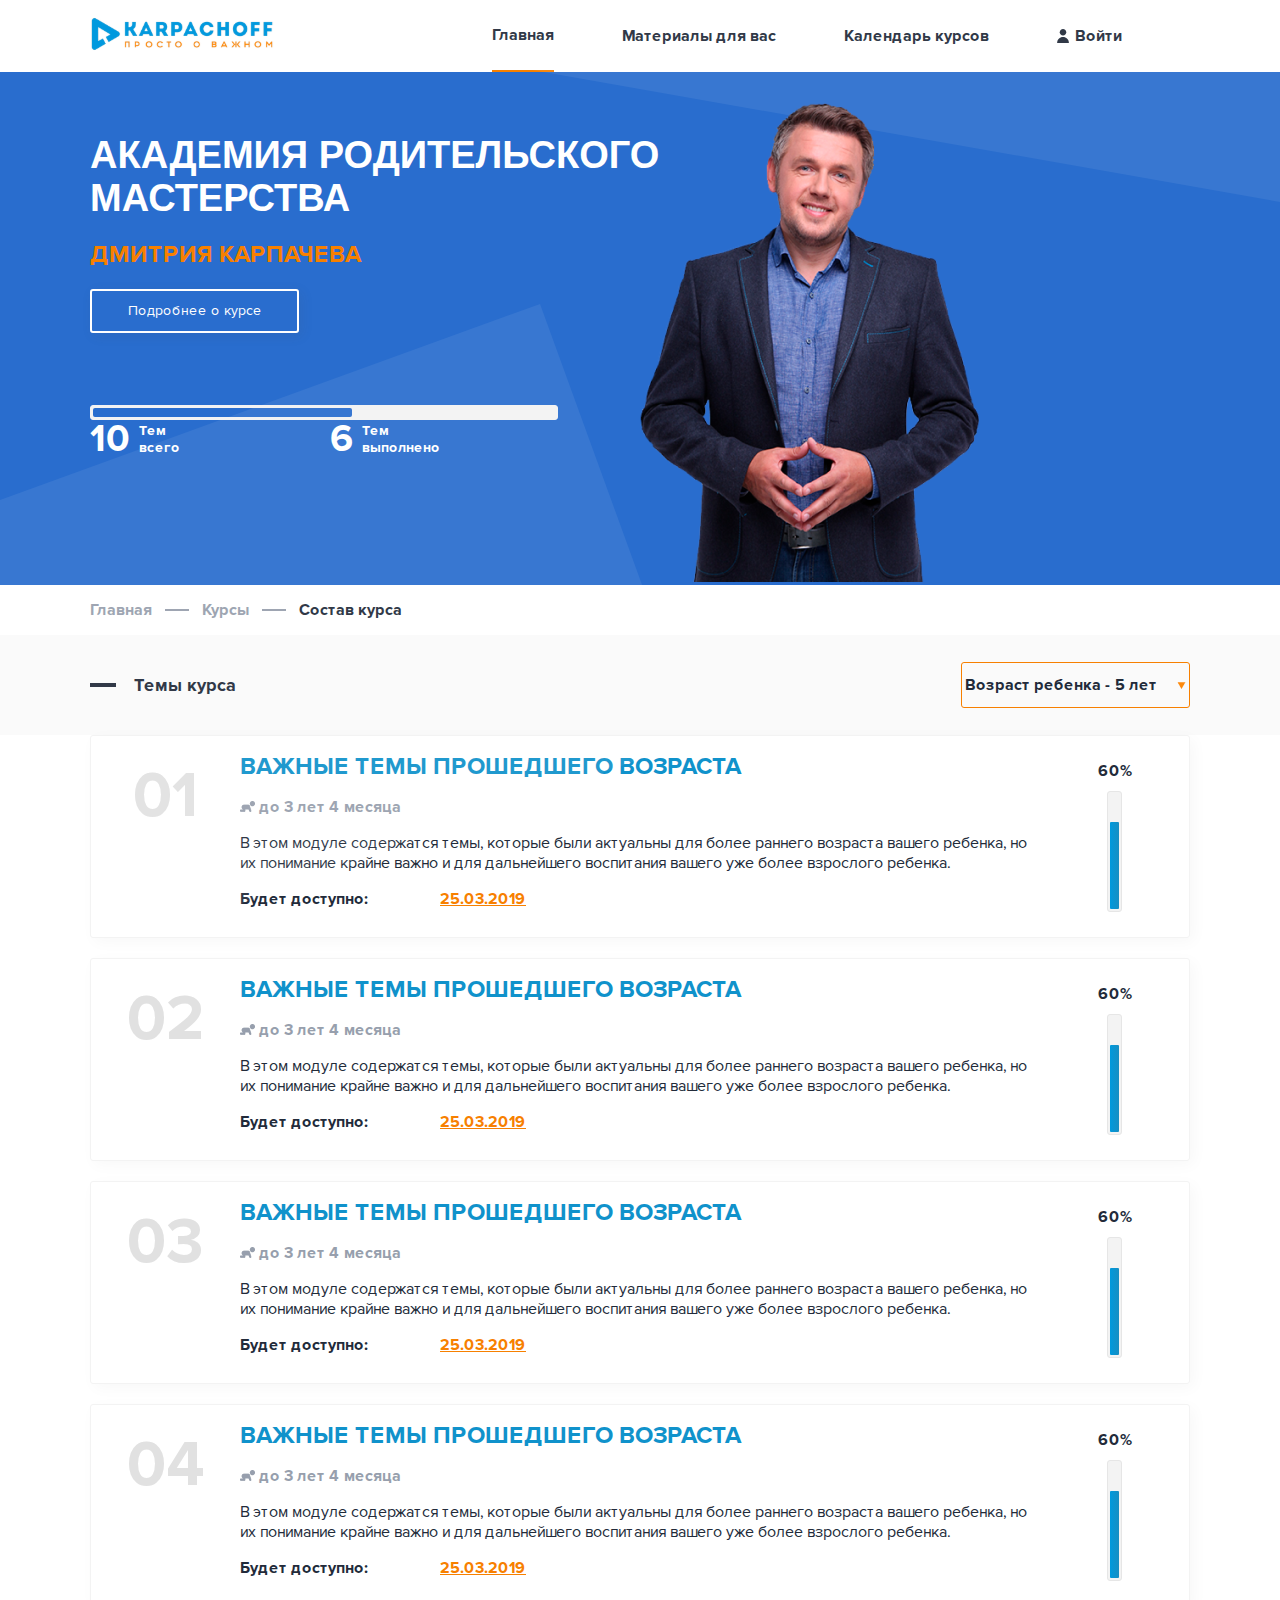
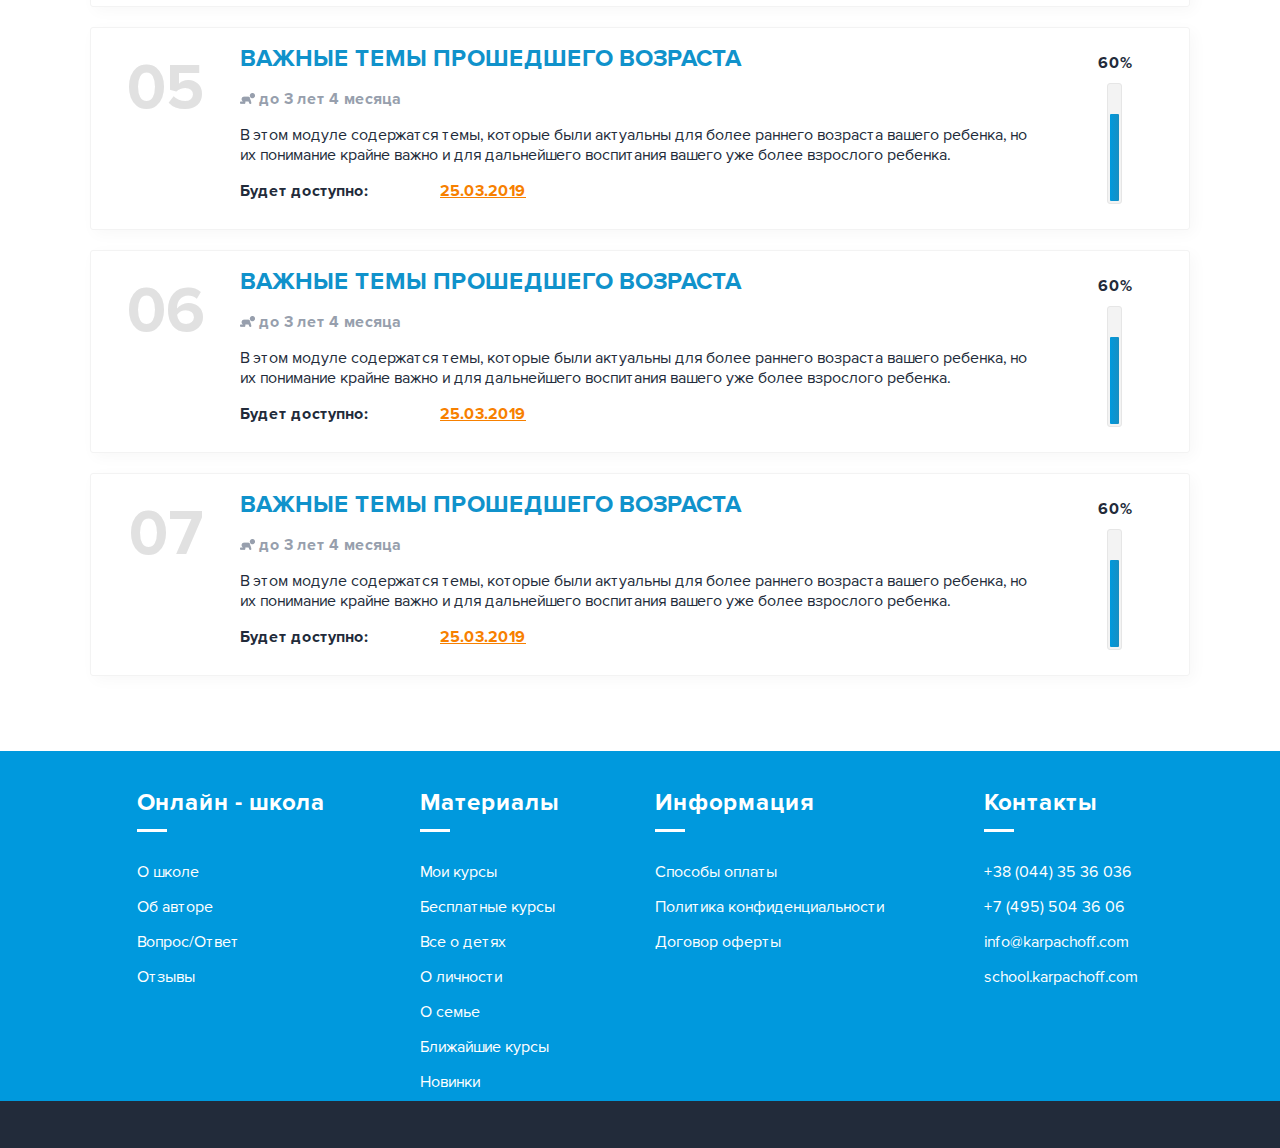
==== index.html @ 268d6ca3 "v3" ====
<!DOCTYPE html>
<html lang="en">
<head>
    <meta charset="UTF-8">
    <meta name="viewport" content="width=device-width, initial-scale=1.0">
    <meta http-equiv="X-UA-Compatible" content="ie=edge">
    <title>Document</title>
    <link rel="stylesheet" href="styles/style.css">
</head>
<body>
    <div class="container">
        <header>
            <div class="header_left_item">
                <a href="#"> <img src="img/logo.svg">  </a>
            </div>
            <div class="header_right_item">
                <div class="header_text">Главная</div>
                <div class="header_text">Материалы для вас</div>
                <div class="header_text">Календарь курсов</div>
                <div class="header_text"><img src="img/usericon.svg">Войти</div>
            </div>
        </header>
    </div>
  
        <div class="screen1">
            <div class="container">
      
                <div class="screen1_content">
                    <div class="screen1_h1">академия родительского мастерства</div>
                    <h2>дмитрия карпачева</h2>
                    <div class="info_button"> Подробнее о курсе</div>
                    <div class="screen1_themes_counter">
                        <div class="themes_counter_string">
                            <div class="themes_counter_percent"></div>
                        </div>
                        <div class="themes_total_info">
                            <div class="total_info_nubmer">10</div>
                            <div class="total_info_text">Тем всего</div>
                            <div class="total_info_nubmer">6</div>
                            <div class="total_info_text">Тем выполнено</div>
                        </div>
                    </div>
                </div>
                

            </div>
            
        </div>
        <div class="screen2">
            <div class="container">
                    <div class="screen2_text">Главная</div>
                    <div class="screen2_dash"></div>
                    <div class="screen2_text">Курсы</div>
                    <div class="screen2_dash"></div>
                    <div class="screen2_text">Состав курса</div>
            </div>
        </div>

        <div class="screen3">
            <div class="container">
                <div class="screen3_left_item">
                    <div class="screen3_dash"></div>
                    <p>Темы курса</p>
                </div>

                <div class="screen3_choose_age">
                    Возраст ребенка - 5 лет
                    <img src="img/screen3_triangle.png" alt="triangle">
                </div>
            </div>
        </div>


        <div class="screen4">
            <div class="container">
                <!-- height allow adding new similar blocks -->


                <div class="screen4_item">
                    <div class="item_nubmer">01</div>
                    <div class="item_content">
                        <h1>Важные темы прошедшего возраста</h1>
                        <div class="item_age_category"><img src="img/kiddo.png" alt="kid"> до 3 лет 4 месяца</div>
                        <p>В этом модуле содержатся темы, которые были актуальны для более раннего возраста вашего ребенка, но их понимание крайне важно и для дальнейшего воспитания вашего уже более взрослого ребенка.</p>
                        <div class="item_date">
                            <div class="item_date_text">Будет доступно: </div>
                            <p>25.03.2019</p>
                        </div>
                    </div>
                    <div class="item_percent">
                        60%
                        <div class="percent_back">
                            <div class="percent_value"></div>
                        </div>
                    </div>
                </div>
                <div class="screen4_item">
                        <div class="item_nubmer">02</div>
                        <div class="item_content">
                            <h1>Важные темы прошедшего возраста</h1>
                            <div class="item_age_category"><img src="img/kiddo.png" alt="kid"> до 3 лет 4 месяца</div>
                            <p>В этом модуле содержатся темы, которые были актуальны для более раннего возраста вашего ребенка, но их понимание крайне важно и для дальнейшего воспитания вашего уже более взрослого ребенка.</p>
                            <div class="item_date">
                                <div class="item_date_text">Будет доступно: </div>
                                <p>25.03.2019</p>
                            </div>
                        </div>
                        <div class="item_percent">
                            60%
                            <div class="percent_back">
                                <div class="percent_value"></div>
                            </div>
                        </div>
                    </div>
                    <div class="screen4_item">
                            <div class="item_nubmer">03</div>
                            <div class="item_content">
                                <h1>Важные темы прошедшего возраста</h1>
                                <div class="item_age_category"><img src="img/kiddo.png" alt="kid"> до 3 лет 4 месяца</div>
                                <p>В этом модуле содержатся темы, которые были актуальны для более раннего возраста вашего ребенка, но их понимание крайне важно и для дальнейшего воспитания вашего уже более взрослого ребенка.</p>
                                <div class="item_date">
                                    <div class="item_date_text">Будет доступно: </div>
                                    <p>25.03.2019</p>
                                </div>
                            </div>
                            <div class="item_percent">
                                60%
                                <div class="percent_back">
                                    <div class="percent_value"></div>
                                </div>
                            </div>
                        </div>
                        <div class="screen4_item">
                                <div class="item_nubmer">04</div>
                                <div class="item_content">
                                    <h1>Важные темы прошедшего возраста</h1>
                                    <div class="item_age_category"><img src="img/kiddo.png" alt="kid"> до 3 лет 4 месяца</div>
                                    <p>В этом модуле содержатся темы, которые были актуальны для более раннего возраста вашего ребенка, но их понимание крайне важно и для дальнейшего воспитания вашего уже более взрослого ребенка.</p>
                                    <div class="item_date">
                                        <div class="item_date_text">Будет доступно: </div>
                                        <p>25.03.2019</p>
                                    </div>
                                </div>
                                <div class="item_percent">
                                    60%
                                    <div class="percent_back">
                                        <div class="percent_value"></div>
                                    </div>
                                </div>
                            </div>
                            <div class="screen4_item">
                                    <div class="item_nubmer">05</div>
                                    <div class="item_content">
                                        <h1>Важные темы прошедшего возраста</h1>
                                        <div class="item_age_category"><img src="img/kiddo.png" alt="kid"> до 3 лет 4 месяца</div>
                                        <p>В этом модуле содержатся темы, которые были актуальны для более раннего возраста вашего ребенка, но их понимание крайне важно и для дальнейшего воспитания вашего уже более взрослого ребенка.</p>
                                        <div class="item_date">
                                            <div class="item_date_text">Будет доступно: </div>
                                            <p>25.03.2019</p>
                                        </div>
                                    </div>
                                    <div class="item_percent">
                                        60%
                                        <div class="percent_back">
                                            <div class="percent_value"></div>
                                        </div>
                                    </div>
                                </div>
                                <div class="screen4_item">
                                        <div class="item_nubmer">06</div>
                                        <div class="item_content">
                                            <h1>Важные темы прошедшего возраста</h1>
                                            <div class="item_age_category"><img src="img/kiddo.png" alt="kid"> до 3 лет 4 месяца</div>
                                            <p>В этом модуле содержатся темы, которые были актуальны для более раннего возраста вашего ребенка, но их понимание крайне важно и для дальнейшего воспитания вашего уже более взрослого ребенка.</p>
                                            <div class="item_date">
                                                <div class="item_date_text">Будет доступно: </div>
                                                <p>25.03.2019</p>
                                            </div>
                                        </div>
                                        <div class="item_percent">
                                            60%
                                            <div class="percent_back">
                                                <div class="percent_value"></div>
                                            </div>
                                        </div>
                                    </div>
                                    <div class="screen4_item">
                                            <div class="item_nubmer">07</div>
                                            <div class="item_content">
                                                <h1>Важные темы прошедшего возраста</h1>
                                                <div class="item_age_category"><img src="img/kiddo.png" alt="kid"> до 3 лет 4 месяца</div>
                                                <p>В этом модуле содержатся темы, которые были актуальны для более раннего возраста вашего ребенка, но их понимание крайне важно и для дальнейшего воспитания вашего уже более взрослого ребенка.</p>
                                                <div class="item_date">
                                                    <div class="item_date_text">Будет доступно: </div>
                                                    <p>25.03.2019</p>
                                                </div>
                                            </div>
                                            <div class="item_percent">
                                                60%
                                                <div class="percent_back">
                                                    <div class="percent_value"></div>
                                                </div>
                                            </div>
                                        </div>                
            </div>
        </div>


        <footer>
            <div class="container">
                <div class="footer_section">
                    <div class="section_name">Онлайн - школа</div>
                    <div class="section_dash"></div>
                    <ul>
                        <a href="module.html"><ol>О школе</ol></a>
                        <a href="module.html"> <ol>Об авторе</ol></a>
                        <a href="module.html"><ol>Вопрос/Ответ</ol></a>
                        <a href="module.html"><ol>Отзывы</ol></a>
                    </ul>
                </div>        
                <div class="footer_section">
                        <div class="section_name">Материалы</div>
                        <div class="section_dash"></div>
                        <ul>
                            <a href="module.html"><ol>Мои курсы</ol></a>
                            <a href="module.html"> <ol>Бесплатные курсы</ol></a>
                            <a href="module.html"><ol>Все о детях</ol></a>
                            <a href="module.html"><ol>О личности</ol></a>
                            <a href="module.html"> <ol>О семье</ol></a>
                            <a href="module.html"><ol>Ближайшие курсы</ol></a>
                            <a href="module.html"><ol>Новинки</ol></a>
                        </ul>
                    </div> 
                    <div class="footer_section">
                            <div class="section_name">Информация</div>
                            <div class="section_dash"></div>
                            <ul>
                                <a href="module.html"><ol>Способы оплаты</ol></a>
                                <a href="module.html"> <ol>Политика конфиденциальности</ol></a>
                                <a href="module.html"><ol>Договор оферты</ol></a>
                           
                            </ul>
                        </div> 
                        <div class="footer_section">
                                <div class="section_name">Контакты</div>
                                <div class="section_dash"></div>
                                <ul>
                                    <a href="module.html"><ol>+38 (044) 35 36 036</ol></a>
                                    <a href="module.html"> <ol>+7 (495) 504 36 06</ol></a>
                                    <a href="module.html"><ol>info@karpachoff.com</ol></a>
                                    <a href="module.html"><ol>school.karpachoff.com</ol></a>
                                </ul>
                            </div> 
            </div>
            
        </footer>
        <div class="endpage"></div>
    
</body>
</html>
---- styles/style.css ----
@font-face {
  font-family: 'ProximaNova-Bold';
  src: url(../fonts/ProximaNova-Bold.ttf);
}

@font-face {
  font-family: 'ProximaNova';
  src: url(../fonts/ProximaNova-Regular.ttf);
}

html, body {
  margin: 0;
  padding: 0;
}

body {
  background-color: white;
  color: #222B3A;
  font-family: 'ProximaNova-Bold';
}

body header {
  height: 72px;
  display: -webkit-box;
  display: -ms-flexbox;
  display: flex;
  -webkit-box-orient: horizontal;
  -webkit-box-direction: normal;
      -ms-flex-direction: row;
          flex-direction: row;
  -webkit-box-align: center;
      -ms-flex-align: center;
          align-items: center;
  -webkit-box-pack: justify;
      -ms-flex-pack: justify;
          justify-content: space-between;
}

body header .header_right_item {
  display: -webkit-box;
  display: -ms-flexbox;
  display: flex;
}

body header .header_right_item .header_text {
  -webkit-box-sizing: border-box;
          box-sizing: border-box;
  display: -webkit-box;
  display: -ms-flexbox;
  display: flex;
  -webkit-box-align: center;
      -ms-flex-align: center;
          align-items: center;
  height: 72px;
  margin-right: 68px;
}

body header .header_right_item .header_text img {
  margin-right: 6px;
}

body header .header_text:nth-child(1) {
  border-bottom: 2px solid #F78000;
}

body .container {
  width: 1100px;
  height: 100%;
  margin: 0 auto;
}

body .screen1 {
  height: 513px;
  background-color: #296DCE;
}

body .screen1 .screen1_content {
  width: 622px;
}

body .screen1 .screen1_content:after {
  content: "";
  display: block;
  position: relative;
  width: 339px;
  height: 479px;
  top: -355px;
  left: 550px;
  background: url(../img/karpachoff.png);
}

body .screen1 .screen1_h1 {
  padding-top: 62px;
  width: 622px;
  font-weight: bold;
  font-family: sans-serif;
  text-transform: uppercase;
  color: white;
  font-size: 38px;
}

body .screen1 h2 {
  color: #F78000;
  text-transform: uppercase;
  font-size: 24px;
}

body .screen1 .info_button {
  height: 44px;
  width: 209px;
  border: 2px solid #FFFFFF;
  -webkit-box-sizing: border-box;
          box-sizing: border-box;
  -webkit-box-shadow: 3px 3px 12px rgba(79, 79, 79, 0.1);
          box-shadow: 3px 3px 12px rgba(79, 79, 79, 0.1);
  border-radius: 3px;
  display: -webkit-box;
  display: -ms-flexbox;
  display: flex;
  -webkit-box-align: center;
      -ms-flex-align: center;
          align-items: center;
  -webkit-box-pack: center;
      -ms-flex-pack: center;
          justify-content: center;
  color: white;
  font-family: 'ProximaNova';
  font-size: 14px;
  line-height: 17px;
}

body .screen1 .screen1_themes_counter {
  margin-top: 72px;
}

body .screen1 .screen1_themes_counter .themes_counter_string {
  width: 468px;
  height: 15px;
  background: #F3F3F3;
  border: 1px solid #F3F3F3;
  -webkit-box-sizing: border-box;
          box-sizing: border-box;
  border-radius: 3px;
}

body .screen1 .screen1_themes_counter .themes_counter_string .themes_counter_percent {
  margin-top: 2px;
  margin-bottom: 1px;
  margin-left: 2px;
  background: #296DCE;
  border-radius: 2px;
  width: 259px;
  height: 9px;
}

body .screen1 .screen1_themes_counter .themes_total_info {
  color: white;
  width: 340px;
  height: 38px;
  display: -webkit-box;
  display: -ms-flexbox;
  display: flex;
  -webkit-box-align: center;
      -ms-flex-align: center;
          align-items: center;
}

body .screen1 .screen1_themes_counter .themes_total_info .total_info_nubmer {
  font-size: 38px;
}

body .screen1 .screen1_themes_counter .themes_total_info .total_info_text {
  width: 50px;
  font-size: 14px;
}

body .screen1 .screen1_themes_counter .themes_total_info .total_info_text {
  margin-left: 10px;
  margin-right: 150px;
}

body .screen1:before {
  content: "";
  position: absolute;
  display: block;
  top: 0;
  left: 0;
  width: 1509.5px;
  height: 310px;
  background: rgba(255, 255, 255, 0.07);
  -webkit-transform: rotate(10deg) translateY(-200px) translateX(100px);
          transform: rotate(10deg) translateY(-200px) translateX(100px);
}

body .screen1:after {
  content: "";
  position: relative;
  display: block;
  left: 0;
  width: 2250.13px;
  height: 462.1px;
  background: rgba(255, 255, 255, 0.07);
  -webkit-transform: rotate(-19.96deg) translateX(-1500px) translatey(-450px);
          transform: rotate(-19.96deg) translateX(-1500px) translatey(-450px);
}

body .screen2 {
  color: #979FAD;
  height: 50px;
}

body .screen2 .container {
  display: -webkit-box;
  display: -ms-flexbox;
  display: flex;
  -webkit-box-pack: start;
      -ms-flex-pack: start;
          justify-content: flex-start;
  -webkit-box-align: center;
      -ms-flex-align: center;
          align-items: center;
}

body .screen2 .container .screen2_dash {
  margin: 0 13px 0;
  width: 22px;
  height: 0px;
  border: 1px solid #979FAD;
}

body .screen2 .container .screen2_text:nth-child(5) {
  color: #222B3A;
}

body .screen3 {
  background: #FAFAFA;
  height: 100px;
}

body .screen3 .container {
  display: -webkit-box;
  display: -ms-flexbox;
  display: flex;
  -webkit-box-pack: justify;
      -ms-flex-pack: justify;
          justify-content: space-between;
  -webkit-box-align: center;
      -ms-flex-align: center;
          align-items: center;
}

body .screen3 .container .screen3_left_item {
  display: -webkit-box;
  display: -ms-flexbox;
  display: flex;
  -webkit-box-align: center;
      -ms-flex-align: center;
          align-items: center;
}

body .screen3 .container .screen3_left_item .screen3_dash {
  width: 22px;
  height: 0px;
  background-color: #222B3A;
  border: 2px solid #222B3A;
}

body .screen3 .container .screen3_left_item p {
  font-size: 18px;
  margin-left: 18px;
  font-family: 'ProximaNova-Bold';
  color: #222B3A;
}

body .screen3 .container .screen3_choose_age {
  display: -webkit-box;
  display: -ms-flexbox;
  display: flex;
  -webkit-box-pack: center;
      -ms-flex-pack: center;
          justify-content: center;
  -webkit-box-align: center;
      -ms-flex-align: center;
          align-items: center;
  border-radius: 3px;
  width: 227px;
  height: 44px;
  border: 1px solid #F78000;
}

body .screen3 .container .screen3_choose_age img {
  margin-left: 20px;
}

body .screen4 .container {
  display: -ms-grid;
  display: grid;
  -ms-grid-rows: (203px)[7];
      grid-template-rows: repeat(7, 203px);
  grid-auto-rows: 203px;
  grid-auto-flow: row;
  grid-gap: 20px;
}

body .screen4 .container .screen4_item {
  width: 1100px;
  border: 1px solid #F3F3F3;
  -webkit-box-sizing: border-box;
          box-sizing: border-box;
  -webkit-box-shadow: 4px 4px 15px rgba(0, 0, 0, 0.03);
          box-shadow: 4px 4px 15px rgba(0, 0, 0, 0.03);
  border-radius: 3px;
  display: -webkit-box;
  display: -ms-flexbox;
  display: flex;
  -webkit-box-pack: justify;
      -ms-flex-pack: justify;
          justify-content: space-between;
}

body .screen4 .container .screen4_item .item_nubmer {
  margin-top: 21px;
  text-align: center;
  width: 200px;
  color: #E1E1E1;
  font-size: 64px;
}

body .screen4 .container .screen4_item .item_content {
  width: 800px;
}

body .screen4 .container .screen4_item .item_content h1 {
  font-size: 24px;
  color: #1092CB;
  text-transform: uppercase;
}

body .screen4 .container .screen4_item .item_content p {
  width: 800px;
  font-family: 'ProximaNova';
}

body .screen4 .container .screen4_item .item_content .item_age_category {
  color: #979FAD;
}

body .screen4 .container .screen4_item .item_content .item_date {
  width: 1000px;
  height: 20px;
  display: -webkit-box;
  display: -ms-flexbox;
  display: flex;
  -webkit-box-align: center;
      -ms-flex-align: center;
          align-items: center;
  -webkit-box-pack: justify;
      -ms-flex-pack: justify;
          justify-content: space-between;
  color: #222B3A;
}

body .screen4 .container .screen4_item .item_content .item_date p {
  color: #F78000;
  text-decoration: underline;
  font-family: 'ProximaNova-Bold';
}

body .screen4 .container .screen4_item .item_percent {
  display: -webkit-box;
  display: -ms-flexbox;
  display: flex;
  -webkit-box-orient: vertical;
  -webkit-box-direction: normal;
      -ms-flex-direction: column;
          flex-direction: column;
  -webkit-box-pack: center;
      -ms-flex-pack: center;
          justify-content: center;
  -webkit-box-align: center;
      -ms-flex-align: center;
          align-items: center;
  width: 200px;
}

body .screen4 .container .screen4_item .item_percent .percent_back {
  margin-top: 10px;
  width: 15px;
  height: 121px;
  background: #F3F3F3;
  border: 1px solid #E6E6E6;
  -webkit-box-sizing: border-box;
          box-sizing: border-box;
  border-radius: 3px;
  display: -webkit-box;
  display: -ms-flexbox;
  display: flex;
  -webkit-box-pack: center;
      -ms-flex-pack: center;
          justify-content: center;
}

body .screen4 .container .screen4_item .item_percent .percent_back .percent_value {
  margin-top: 30px;
  width: 9px;
  height: 87px;
  background: -webkit-gradient(linear, left top, right top, from(#0099DD), to(#178EC2));
  background: linear-gradient(90deg, #0099DD 0%, #178EC2 100%);
  border-radius: 1px;
}

body footer {
  font-family: 'ProximaNova';
  margin-top: 75px;
  color: white;
  height: 350px;
  background-color: #0099DD;
}

body footer .container {
  display: -webkit-box;
  display: -ms-flexbox;
  display: flex;
  margin: 0 auto;
  -ms-flex-pack: distribute;
      justify-content: space-around;
}

body footer .container .footer_section {
  margin-top: 37px;
}

body footer .container .footer_section .section_name {
  font-size: 24px;
  font-family: 'ProximaNova-Bold';
}

body footer .container .footer_section .section_dash {
  margin: 12px 0 25px 0;
  width: 30px;
  height: 3px;
  background: #FFFFFF;
}

body footer .container .footer_section ul {
  list-style-type: none;
}

body footer .container .footer_section ul ol {
  list-style-type: none;
  margin-left: -45px;
  padding: 5px;
  margin-bottom: 5px;
  font-size: 16px;
}

body footer .container .footer_section ul a {
  text-decoration: none;
  color: white;
}

body .endpage {
  background: #222B3A;
  height: 47px;
}
/*# sourceMappingURL=style.css.map */
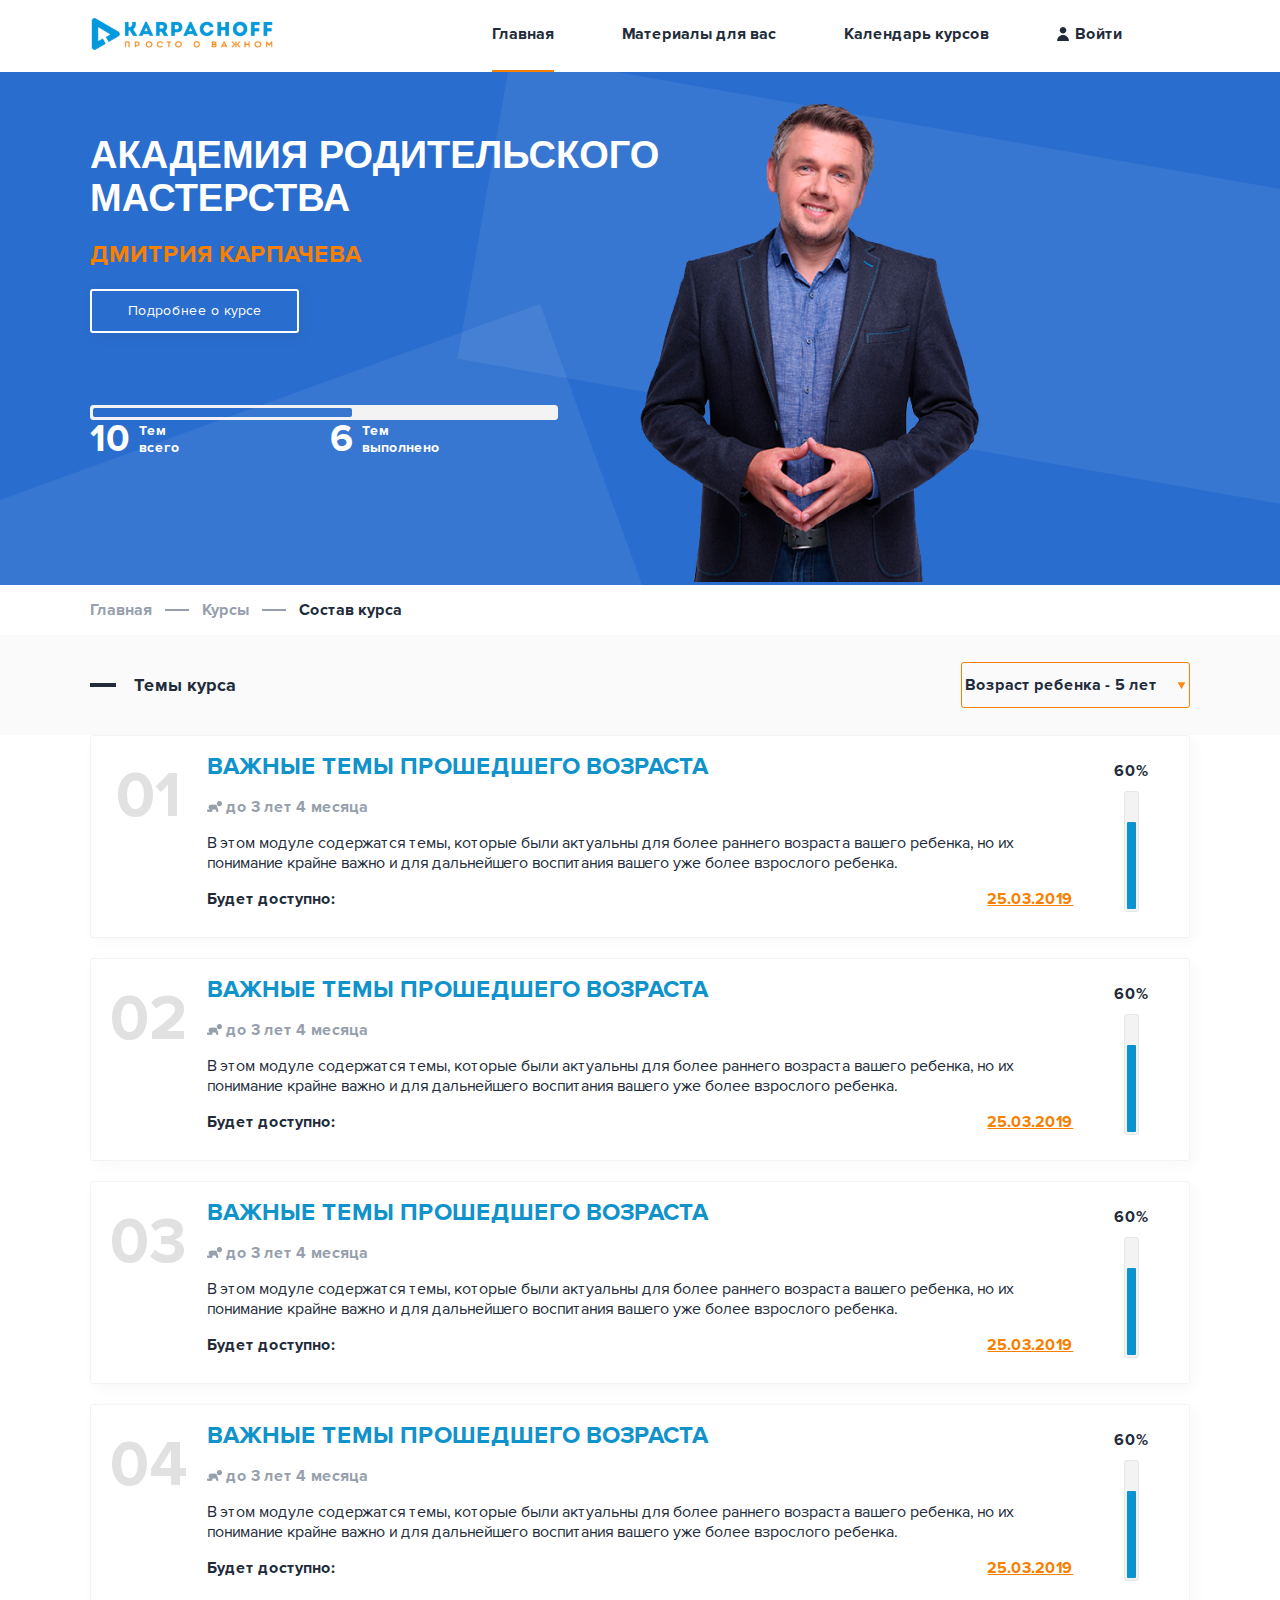
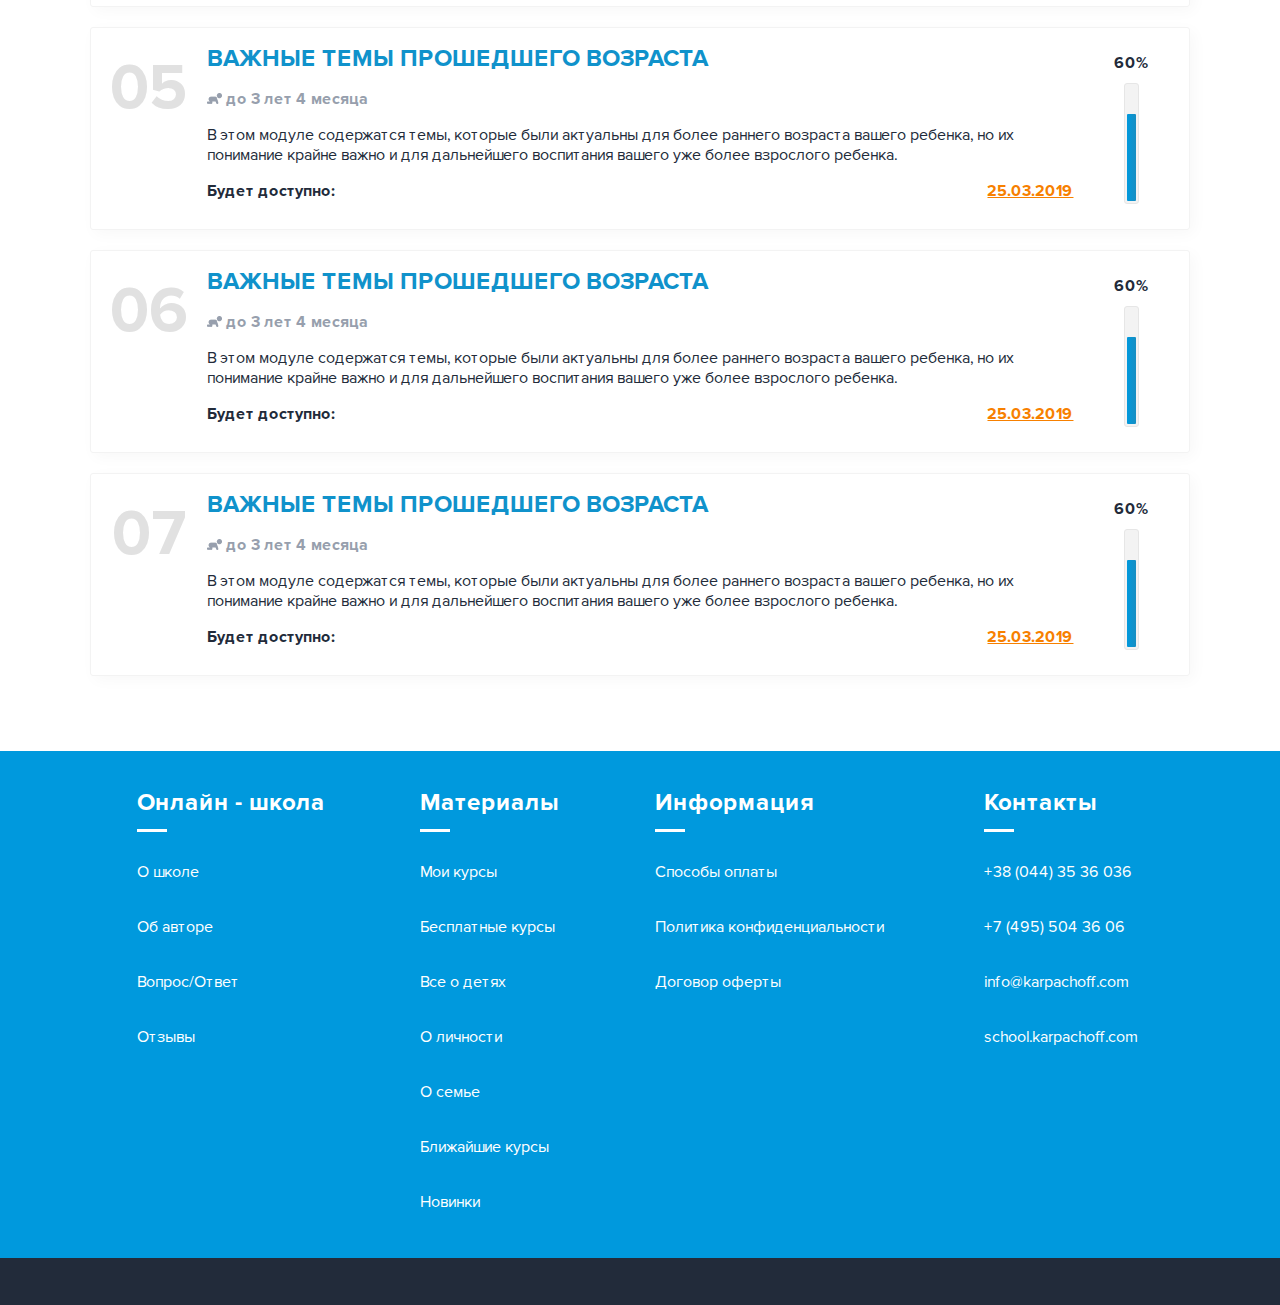
==== commit 790f67b8: "fixin some shit" ====
--- a/index.html
+++ b/index.html
@@ -4,7 +4,7 @@
     <meta charset="UTF-8">
     <meta name="viewport" content="width=device-width, initial-scale=1.0">
     <meta http-equiv="X-UA-Compatible" content="ie=edge">
-    <title>Document</title>
+    <title>karpachoff</title>
     <link rel="stylesheet" href="styles/style.css">
 </head>
 <body>
@@ -14,10 +14,22 @@
                 <a href="#"> <img src="img/logo.svg">  </a>
             </div>
             <div class="header_right_item">
-                <div class="header_text">Главная</div>
-                <div class="header_text">Материалы для вас</div>
-                <div class="header_text">Календарь курсов</div>
-                <div class="header_text"><img src="img/usericon.svg">Войти</div>
+                <a href="#"><div class="header_text">Главная</div></a>
+                <a href="module.html"><div class="header_text">Материалы для вас</div></a>
+               <a href="#"> <div class="header_text">Календарь курсов</div></a>
+               <a href="#">  <div class="header_text"><img src="./img/usericon.svg">Войти</div></a>
+            </div>
+
+            <div class="dropdown_menu"style="">
+                <div class="dropdown_menu_item"></div>
+                <div class="dropdown_menu_item"></div>
+                <div class="dropdown_menu_item"></div>
+                <nav>
+                    <a href="#"><div class="header_text">Главная</div></a>
+                    <a href="module.html"><div class="header_text">Материалы для вас</div></a>
+                    <a href="#"> <div class="header_text">Календарь курсов</div></a>
+                    <a href="#">  <div class="header_text"><img src="./img/usericon.svg">Войти</div></a>
+                </nav>
             </div>
         </header>
     </div>
--- a/styles/style.css
+++ b/styles/style.css
@@ -19,6 +19,30 @@
   font-family: 'ProximaNova-Bold';
 }
 
+body .dropdown_menu {
+  cursor: pointer;
+  display: none;
+}
+
+body .dropdown_menu .dropdown_menu_item {
+  width: 35px;
+  height: 2px;
+  background-color: #222B3A;
+  margin-bottom: 6px;
+}
+
+body a {
+  text-decoration: none;
+  color: #222B3A;
+  margin-right: 68px;
+}
+
+body .container {
+  max-width: 1100px;
+  height: 100%;
+  margin: 0 auto;
+}
+
 body header {
   height: 72px;
   display: -webkit-box;
@@ -42,6 +66,14 @@
   display: flex;
 }
 
+body header .header_right_item a:nth-child(1) {
+  border-bottom: 5px solid #F78000;
+}
+
+body header .header_right_item a:hover {
+  border-bottom: 5px solid #F78000;
+}
+
 body header .header_right_item .header_text {
   -webkit-box-sizing: border-box;
           box-sizing: border-box;
@@ -52,33 +84,48 @@
       -ms-flex-align: center;
           align-items: center;
   height: 72px;
-  margin-right: 68px;
 }
 
 body header .header_right_item .header_text img {
   margin-right: 6px;
-}
-
-body header .header_text:nth-child(1) {
-  border-bottom: 2px solid #F78000;
-}
-
-body .container {
-  width: 1100px;
-  height: 100%;
-  margin: 0 auto;
 }
 
 body .screen1 {
   height: 513px;
   background-color: #296DCE;
+  overflow: hidden;
+  position: relative;
+}
+
+body .screen1::before {
+  content: "";
+  position: absolute;
+  top: 0;
+  left: 1000px;
+  width: 1509px;
+  height: 310px;
+  background: rgba(255, 255, 255, 0.07);
+  -webkit-transform: rotate(10deg) translateX(-500px) translateY(200px);
+          transform: rotate(10deg) translateX(-500px) translateY(200px);
+}
+
+body .screen1::after {
+  overflow: hidden;
+  content: "";
+  position: absolute;
+  left: 0;
+  width: 2250.13px;
+  height: 462.1px;
+  background: rgba(255, 255, 255, 0.07);
+  -webkit-transform: rotate(-19.96deg) translateX(-1500px) translateY(-450px);
+          transform: rotate(-19.96deg) translateX(-1500px) translateY(-450px);
 }
 
 body .screen1 .screen1_content {
   width: 622px;
 }
 
-body .screen1 .screen1_content:after {
+body .screen1 .screen1_content::after {
   content: "";
   display: block;
   position: relative;
@@ -179,31 +226,6 @@
   margin-right: 150px;
 }
 
-body .screen1:before {
-  content: "";
-  position: absolute;
-  display: block;
-  top: 0;
-  left: 0;
-  width: 1509.5px;
-  height: 310px;
-  background: rgba(255, 255, 255, 0.07);
-  -webkit-transform: rotate(10deg) translateY(-200px) translateX(100px);
-          transform: rotate(10deg) translateY(-200px) translateX(100px);
-}
-
-body .screen1:after {
-  content: "";
-  position: relative;
-  display: block;
-  left: 0;
-  width: 2250.13px;
-  height: 462.1px;
-  background: rgba(255, 255, 255, 0.07);
-  -webkit-transform: rotate(-19.96deg) translateX(-1500px) translatey(-450px);
-          transform: rotate(-19.96deg) translateX(-1500px) translatey(-450px);
-}
-
 body .screen2 {
   color: #979FAD;
   height: 50px;
@@ -303,7 +325,8 @@
 }
 
 body .screen4 .container .screen4_item {
-  width: 1100px;
+  position: relative;
+  margin: 0 auto;
   border: 1px solid #F3F3F3;
   -webkit-box-sizing: border-box;
           box-sizing: border-box;
@@ -326,10 +349,6 @@
   font-size: 64px;
 }
 
-body .screen4 .container .screen4_item .item_content {
-  width: 800px;
-}
-
 body .screen4 .container .screen4_item .item_content h1 {
   font-size: 24px;
   color: #1092CB;
@@ -337,7 +356,6 @@
 }
 
 body .screen4 .container .screen4_item .item_content p {
-  width: 800px;
   font-family: 'ProximaNova';
 }
 
@@ -346,7 +364,6 @@
 }
 
 body .screen4 .container .screen4_item .item_content .item_date {
-  width: 1000px;
   height: 20px;
   display: -webkit-box;
   display: -ms-flexbox;
@@ -413,7 +430,6 @@
   font-family: 'ProximaNova';
   margin-top: 75px;
   color: white;
-  height: 350px;
   background-color: #0099DD;
 }
 
@@ -463,4 +479,78 @@
   background: #222B3A;
   height: 47px;
 }
+
+@media screen and (max-width: 1150px) {
+  .container {
+    width: 90%;
+  }
+  .screen1 {
+    margin: 0 auto;
+  }
+  .screen4_item {
+    width: 90%;
+  }
+  .screen1:before, .screen1:after {
+    display: none;
+  }
+  body .screen1 .screen1_content::after {
+    display: none;
+  }
+  .footer_section:nth-child(1), .footer_section:nth-child(2), .footer_section:nth-child(3) {
+    display: none;
+  }
+}
+
+@media screen and (max-width: 900px) {
+  body .container nav {
+    display: none;
+  }
+  body .container header .dropdown_menu {
+    display: block;
+  }
+  body .container .dropdown_menu:hover nav {
+    background-color: rgba(156, 197, 255, 0.5);
+    padding: 10px;
+    border-radius: 10px;
+    position: relative;
+    z-index: 5;
+    display: -webkit-box;
+    display: -ms-flexbox;
+    display: flex;
+    -webkit-box-orient: vertical;
+    -webkit-box-direction: normal;
+        -ms-flex-direction: column;
+            flex-direction: column;
+    -webkit-box-pack: center;
+        -ms-flex-pack: center;
+            justify-content: center;
+    -webkit-box-align: start;
+        -ms-flex-align: start;
+            align-items: flex-start;
+    margin-top: 300px;
+  }
+  body .container .dropdown_menu:hover nav a:nth-child(1) {
+    border-bottom: 5px solid #F78000;
+  }
+  body .container .dropdown_menu:hover nav a:hover {
+    border-bottom: 5px solid #F78000;
+  }
+  body .container .dropdown_menu:hover nav .header_text {
+    -webkit-box-sizing: border-box;
+            box-sizing: border-box;
+    display: -webkit-box;
+    display: -ms-flexbox;
+    display: flex;
+    -webkit-box-align: center;
+        -ms-flex-align: center;
+            align-items: center;
+    height: 72px;
+  }
+  body .container .dropdown_menu:hover nav .header_text img {
+    margin-right: 6px;
+  }
+  body .container header .header_right_item {
+    display: none;
+  }
+}
 /*# sourceMappingURL=style.css.map */